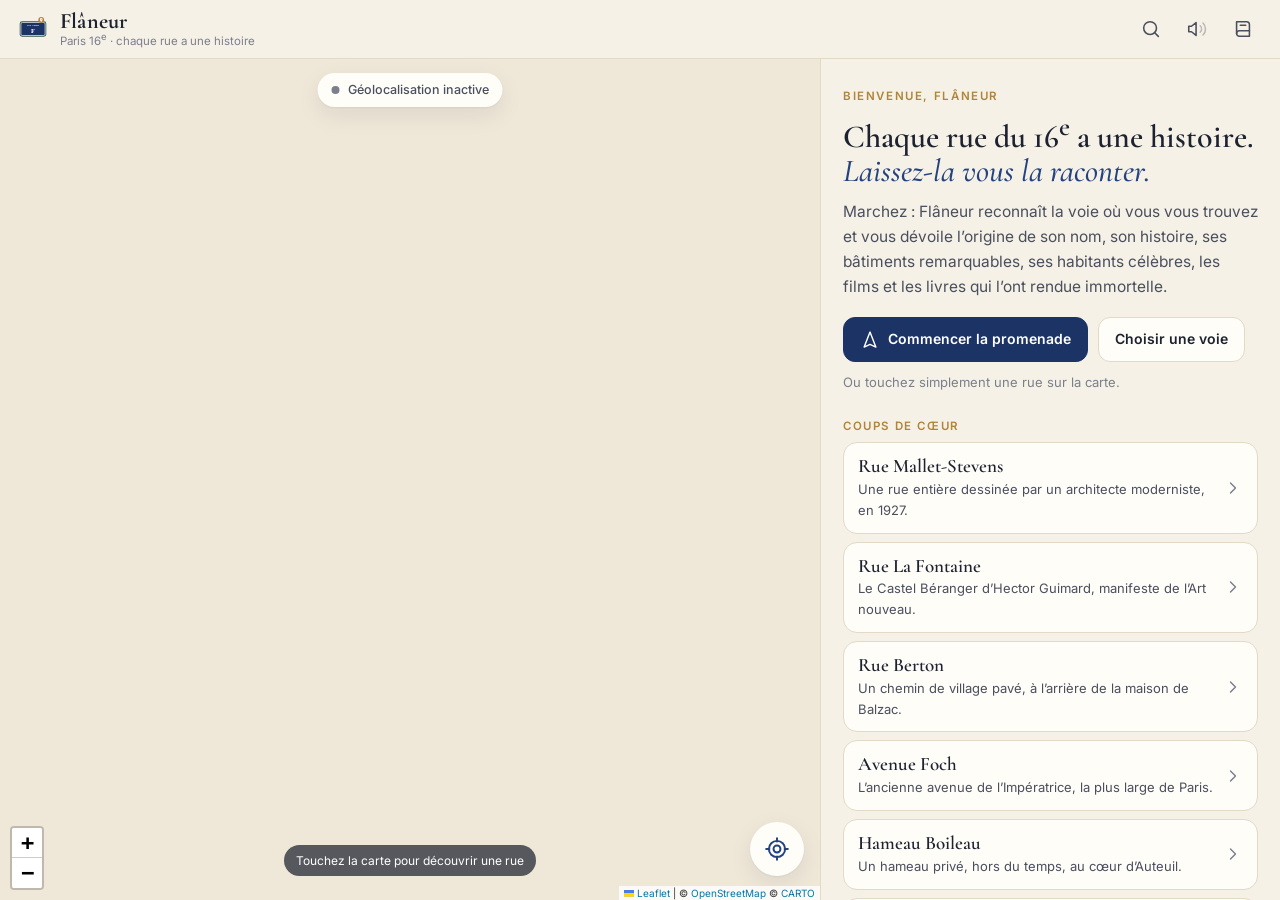
==== app/index.html @ 65861304 "Ajoute Flâneur, application géolocalisée sur l'histoire des voies du 16e Application web installable" ====
<!doctype html>
<html lang="fr">
<head>
  <meta charset="utf-8">
  <meta name="viewport" content="width=device-width, initial-scale=1, viewport-fit=cover">
  <title>Flâneur · Paris 16e</title>
  <meta name="description" content="Chaque rue a une histoire. Flâneur vous raconte les voies du 16e arrondissement de Paris au fil de vos pas : origine du nom, histoire, bâtiments remarquables, personnalités, cinéma, littérature…">
  <meta name="theme-color" content="#1c3366">
  <link rel="manifest" href="manifest.webmanifest">
  <link rel="icon" href="icons/icon.svg" type="image/svg+xml">
  <link rel="apple-touch-icon" href="icons/icon-192.png">
  <meta name="apple-mobile-web-app-capable" content="yes">
  <meta name="apple-mobile-web-app-status-bar-style" content="black-translucent">
  <link rel="preconnect" href="https://fonts.googleapis.com">
  <link rel="preconnect" href="https://fonts.gstatic.com" crossorigin>
  <link href="https://fonts.googleapis.com/css2?family=Cormorant+Garamond:ital,wght@0,500;0,600;0,700;1,500&family=Inter:wght@400;500;600;700&display=swap" rel="stylesheet">
  <link rel="stylesheet" href="vendor/leaflet/leaflet.css">
  <link rel="stylesheet" href="css/style.css">
</head>
<body>
  <div id="app">
    <header class="topbar">
      <a class="brand" href="./" aria-label="Flâneur, accueil">
        <img src="icons/icon.svg" alt="" width="34" height="34">
        <span class="brand-text">
          <strong>Flâneur</strong>
          <small>Paris 16<sup>e</sup><span class="brand-tag"> · chaque rue a une histoire</span></small>
        </span>
      </a>
      <nav class="top-actions" aria-label="Actions">
        <button class="icon-btn" id="btn-search" title="Chercher une voie" aria-label="Chercher une voie">
          <svg viewBox="0 0 24 24"><circle cx="11" cy="11" r="7"/><path d="m20 20-4.2-4.2"/></svg>
        </button>
        <button class="icon-btn" id="btn-voice" title="Guide vocal" aria-label="Activer le guide vocal" aria-pressed="false">
          <svg viewBox="0 0 24 24"><path d="M11 5 6 9H3v6h3l5 4z"/><path class="wave" d="M15.5 8.5a5 5 0 0 1 0 7M18.5 5.5a9 9 0 0 1 0 13"/></svg>
        </button>
        <button class="icon-btn" id="btn-carnet" title="Mon carnet de flânerie" aria-label="Mon carnet de flânerie">
          <svg viewBox="0 0 24 24"><path d="M5 4h11a3 3 0 0 1 3 3v13H8a3 3 0 0 1-3-3z"/><path d="M5 17a3 3 0 0 1 3-3h11"/><path d="M9 8h6"/></svg>
          <span class="badge" id="carnet-count" hidden>0</span>
        </button>
      </nav>
    </header>

    <main class="layout">
      <section class="map-wrap" aria-label="Carte">
        <div id="map"></div>
        <div class="gps-pill" id="gps-pill" role="status"><span class="dot"></span><span class="txt">Géolocalisation inactive</span></div>
        <button class="fab" id="btn-locate" aria-label="Me localiser et suivre ma promenade" title="Me localiser">
          <svg viewBox="0 0 24 24"><circle cx="12" cy="12" r="3.2"/><path d="M12 2v3M12 19v3M2 12h3M19 12h3"/><circle cx="12" cy="12" r="7.5"/></svg>
        </button>
        <p class="map-hint" id="map-hint">Touchez la carte pour découvrir une rue</p>
      </section>

      <aside class="panel" id="panel" aria-live="polite">
        <button class="grabber" id="grabber" aria-label="Agrandir le panneau"><span></span></button>
        <div class="panel-scroll" id="panel-scroll">
          <div id="panel-content"></div>
        </div>
      </aside>
    </main>

    <!-- Recherche -->
    <div class="overlay" id="search-overlay" hidden>
      <div class="overlay-card search-card" role="dialog" aria-modal="true" aria-labelledby="search-title">
        <div class="overlay-head">
          <h2 id="search-title">Chercher une voie</h2>
          <button class="icon-btn close" data-close aria-label="Fermer"><svg viewBox="0 0 24 24"><path d="M6 6l12 12M18 6 6 18"/></svg></button>
        </div>
        <label class="search-field">
          <svg viewBox="0 0 24 24"><circle cx="11" cy="11" r="7"/><path d="m20 20-4.2-4.2"/></svg>
          <input id="search-input" type="search" placeholder="Rue, avenue, villa, hameau…" autocomplete="off" spellcheck="false">
        </label>
        <div class="search-meta" id="search-meta"></div>
        <div class="search-results" id="search-results"></div>
      </div>
    </div>

    <!-- Carnet -->
    <div class="overlay" id="carnet-overlay" hidden>
      <div class="overlay-card carnet-card" role="dialog" aria-modal="true" aria-labelledby="carnet-title">
        <div class="overlay-head">
          <h2 id="carnet-title">Mon carnet de flânerie</h2>
          <button class="icon-btn close" data-close aria-label="Fermer"><svg viewBox="0 0 24 24"><path d="M6 6l12 12M18 6 6 18"/></svg></button>
        </div>
        <div id="carnet-content"></div>
      </div>
    </div>

    <!-- Aperçu d'un lien -->
    <div class="sheet-backdrop" id="sheet-backdrop" hidden></div>
    <div class="sheet" id="sheet" role="dialog" aria-modal="true" hidden>
      <button class="grabber" data-close aria-label="Fermer"><span></span></button>
      <div id="sheet-content"></div>
    </div>

    <div class="toast" id="toast" role="status" hidden></div>
  </div>

  <script src="vendor/leaflet/leaflet.js"></script>
  <script type="module" src="js/app.js"></script>
</body>
</html>
---- app/vendor/leaflet/leaflet.css ----
/* required styles */

.leaflet-pane,
.leaflet-tile,
.leaflet-marker-icon,
.leaflet-marker-shadow,
.leaflet-tile-container,
.leaflet-pane > svg,
.leaflet-pane > canvas,
.leaflet-zoom-box,
.leaflet-image-layer,
.leaflet-layer {
	position: absolute;
	left: 0;
	top: 0;
	}
.leaflet-container {
	overflow: hidden;
	}
.leaflet-tile,
.leaflet-marker-icon,
.leaflet-marker-shadow {
	-webkit-user-select: none;
	   -moz-user-select: none;
	        user-select: none;
	  -webkit-user-drag: none;
	}
/* Prevents IE11 from highlighting tiles in blue */
.leaflet-tile::selection {
	background: transparent;
}
/* Safari renders non-retina tile on retina better with this, but Chrome is worse */
.leaflet-safari .leaflet-tile {
	image-rendering: -webkit-optimize-contrast;
	}
/* hack that prevents hw layers "stretching" when loading new tiles */
.leaflet-safari .leaflet-tile-container {
	width: 1600px;
	height: 1600px;
	-webkit-transform-origin: 0 0;
	}
.leaflet-marker-icon,
.leaflet-marker-shadow {
	display: block;
	}
/* .leaflet-container svg: reset svg max-width decleration shipped in Joomla! (joomla.org) 3.x */
/* .leaflet-container img: map is broken in FF if you have max-width: 100% on tiles */
.leaflet-container .leaflet-overlay-pane svg {
	max-width: none !important;
	max-height: none !important;
	}
.leaflet-container .leaflet-marker-pane img,
.leaflet-container .leaflet-shadow-pane img,
.leaflet-container .leaflet-tile-pane img,
.leaflet-container img.leaflet-image-layer,
.leaflet-container .leaflet-tile {
	max-width: none !important;
	max-height: none !important;
	width: auto;
	padding: 0;
	}

.leaflet-container img.leaflet-tile {
	/* See: https://bugs.chromium.org/p/chromium/issues/detail?id=600120 */
	mix-blend-mode: plus-lighter;
}

.leaflet-container.leaflet-touch-zoom {
	-ms-touch-action: pan-x pan-y;
	touch-action: pan-x pan-y;
	}
.leaflet-container.leaflet-touch-drag {
	-ms-touch-action: pinch-zoom;
	/* Fallback for FF which doesn't support pinch-zoom */
	touch-action: none;
	touch-action: pinch-zoom;
}
.leaflet-container.leaflet-touch-drag.leaflet-touch-zoom {
	-ms-touch-action: none;
	touch-action: none;
}
.leaflet-container {
	-webkit-tap-highlight-color: transparent;
}
.leaflet-container a {
	-webkit-tap-highlight-color: rgba(51, 181, 229, 0.4);
}
.leaflet-tile {
	filter: inherit;
	visibility: hidden;
	}
.leaflet-tile-loaded {
	visibility: inherit;
	}
.leaflet-zoom-box {
	width: 0;
	height: 0;
	-moz-box-sizing: border-box;
	     box-sizing: border-box;
	z-index: 800;
	}
/* workaround for https://bugzilla.mozilla.org/show_bug.cgi?id=888319 */
.leaflet-overlay-pane svg {
	-moz-user-select: none;
	}

.leaflet-pane         { z-index: 400; }

.leaflet-tile-pane    { z-index: 200; }
.leaflet-overlay-pane { z-index: 400; }
.leaflet-shadow-pane  { z-index: 500; }
.leaflet-marker-pane  { z-index: 600; }
.leaflet-tooltip-pane   { z-index: 650; }
.leaflet-popup-pane   { z-index: 700; }

.leaflet-map-pane canvas { z-index: 100; }
.leaflet-map-pane svg    { z-index: 200; }

.leaflet-vml-shape {
	width: 1px;
	height: 1px;
	}
.lvml {
	behavior: url(#default#VML);
	display: inline-block;
	position: absolute;
	}


/* control positioning */

.leaflet-control {
	position: relative;
	z-index: 800;
	pointer-events: visiblePainted; /* IE 9-10 doesn't have auto */
	pointer-events: auto;
	}
.leaflet-top,
.leaflet-bottom {
	position: absolute;
	z-index: 1000;
	pointer-events: none;
	}
.leaflet-top {
	top: 0;
	}
.leaflet-right {
	right: 0;
	}
.leaflet-bottom {
	bottom: 0;
	}
.leaflet-left {
	left: 0;
	}
.leaflet-control {
	float: left;
	clear: both;
	}
.leaflet-right .leaflet-control {
	float: right;
	}
.leaflet-top .leaflet-control {
	margin-top: 10px;
	}
.leaflet-bottom .leaflet-control {
	margin-bottom: 10px;
	}
.leaflet-left .leaflet-control {
	margin-left: 10px;
	}
.leaflet-right .leaflet-control {
	margin-right: 10px;
	}


/* zoom and fade animations */

.leaflet-fade-anim .leaflet-popup {
	opacity: 0;
	-webkit-transition: opacity 0.2s linear;
	   -moz-transition: opacity 0.2s linear;
	        transition: opacity 0.2s linear;
	}
.leaflet-fade-anim .leaflet-map-pane .leaflet-popup {
	opacity: 1;
	}
.leaflet-zoom-animated {
	-webkit-transform-origin: 0 0;
	    -ms-transform-origin: 0 0;
	        transform-origin: 0 0;
	}
svg.leaflet-zoom-animated {
	will-change: transform;
}

.leaflet-zoom-anim .leaflet-zoom-animated {
	-webkit-transition: -webkit-transform 0.25s cubic-bezier(0,0,0.25,1);
	   -moz-transition:    -moz-transform 0.25s cubic-bezier(0,0,0.25,1);
	        transition:         transform 0.25s cubic-bezier(0,0,0.25,1);
	}
.leaflet-zoom-anim .leaflet-tile,
.leaflet-pan-anim .leaflet-tile {
	-webkit-transition: none;
	   -moz-transition: none;
	        transition: none;
	}

.leaflet-zoom-anim .leaflet-zoom-hide {
	visibility: hidden;
	}


/* cursors */

.leaflet-interactive {
	cursor: pointer;
	}
.leaflet-grab {
	cursor: -webkit-grab;
	cursor:    -moz-grab;
	cursor:         grab;
	}
.leaflet-crosshair,
.leaflet-crosshair .leaflet-interactive {
	cursor: crosshair;
	}
.leaflet-popup-pane,
.leaflet-control {
	cursor: auto;
	}
.leaflet-dragging .leaflet-grab,
.leaflet-dragging .leaflet-grab .leaflet-interactive,
.leaflet-dragging .leaflet-marker-draggable {
	cursor: move;
	cursor: -webkit-grabbing;
	cursor:    -moz-grabbing;
	cursor:         grabbing;
	}

/* marker & overlays interactivity */
.leaflet-marker-icon,
.leaflet-marker-shadow,
.leaflet-image-layer,
.leaflet-pane > svg path,
.leaflet-tile-container {
	pointer-events: none;
	}

.leaflet-marker-icon.leaflet-interactive,
.leaflet-image-layer.leaflet-interactive,
.leaflet-pane > svg path.leaflet-interactive,
svg.leaflet-image-layer.leaflet-interactive path {
	pointer-events: visiblePainted; /* IE 9-10 doesn't have auto */
	pointer-events: auto;
	}

/* visual tweaks */

.leaflet-container {
	background: #ddd;
	outline-offset: 1px;
	}
.leaflet-container a {
	color: #0078A8;
	}
.leaflet-zoom-box {
	border: 2px dotted #38f;
	background: rgba(255,255,255,0.5);
	}


/* general typography */
.leaflet-container {
	font-family: "Helvetica Neue", Arial, Helvetica, sans-serif;
	font-size: 12px;
	font-size: 0.75rem;
	line-height: 1.5;
	}


/* general toolbar styles */

.leaflet-bar {
	box-shadow: 0 1px 5px rgba(0,0,0,0.65);
	border-radius: 4px;
	}
.leaflet-bar a {
	background-color: #fff;
	border-bottom: 1px solid #ccc;
	width: 26px;
	height: 26px;
	line-height: 26px;
	display: block;
	text-align: center;
	text-decoration: none;
	color: black;
	}
.leaflet-bar a,
.leaflet-control-layers-toggle {
	background-position: 50% 50%;
	background-repeat: no-repeat;
	display: block;
	}
.leaflet-bar a:hover,
.leaflet-bar a:focus {
	background-color: #f4f4f4;
	}
.leaflet-bar a:first-child {
	border-top-left-radius: 4px;
	border-top-right-radius: 4px;
	}
.leaflet-bar a:last-child {
	border-bottom-left-radius: 4px;
	border-bottom-right-radius: 4px;
	border-bottom: none;
	}
.leaflet-bar a.leaflet-disabled {
	cursor: default;
	background-color: #f4f4f4;
	color: #bbb;
	}

.leaflet-touch .leaflet-bar a {
	width: 30px;
	height: 30px;
	line-height: 30px;
	}
.leaflet-touch .leaflet-bar a:first-child {
	border-top-left-radius: 2px;
	border-top-right-radius: 2px;
	}
.leaflet-touch .leaflet-bar a:last-child {
	border-bottom-left-radius: 2px;
	border-bottom-right-radius: 2px;
	}

/* zoom control */

.leaflet-control-zoom-in,
.leaflet-control-zoom-out {
	font: bold 18px 'Lucida Console', Monaco, monospace;
	text-indent: 1px;
	}

.leaflet-touch .leaflet-control-zoom-in, .leaflet-touch .leaflet-control-zoom-out  {
	font-size: 22px;
	}


/* layers control */

.leaflet-control-layers {
	box-shadow: 0 1px 5px rgba(0,0,0,0.4);
	background: #fff;
	border-radius: 5px;
	}
.leaflet-control-layers-toggle {
	background-image: url(images/layers.png);
	width: 36px;
	height: 36px;
	}
.leaflet-retina .leaflet-control-layers-toggle {
	background-image: url(images/layers-2x.png);
	background-size: 26px 26px;
	}
.leaflet-touch .leaflet-control-layers-toggle {
	width: 44px;
	height: 44px;
	}
.leaflet-control-layers .leaflet-control-layers-list,
.leaflet-control-layers-expanded .leaflet-control-layers-toggle {
	display: none;
	}
.leaflet-control-layers-expanded .leaflet-control-layers-list {
	display: block;
	position: relative;
	}
.leaflet-control-layers-expanded {
	padding: 6px 10px 6px 6px;
	color: #333;
	background: #fff;
	}
.leaflet-control-layers-scrollbar {
	overflow-y: scroll;
	overflow-x: hidden;
	padding-right: 5px;
	}
.leaflet-control-layers-selector {
	margin-top: 2px;
	position: relative;
	top: 1px;
	}
.leaflet-control-layers label {
	display: block;
	font-size: 13px;
	font-size: 1.08333em;
	}
.leaflet-control-layers-separator {
	height: 0;
	border-top: 1px solid #ddd;
	margin: 5px -10px 5px -6px;
	}

/* Default icon URLs */
.leaflet-default-icon-path { /* used only in path-guessing heuristic, see L.Icon.Default */
	background-image: url(images/marker-icon.png);
	}


/* attribution and scale controls */

.leaflet-container .leaflet-control-attribution {
	background: #fff;
	background: rgba(255, 255, 255, 0.8);
	margin: 0;
	}
.leaflet-control-attribution,
.leaflet-control-scale-line {
	padding: 0 5px;
	color: #333;
	line-height: 1.4;
	}
.leaflet-control-attribution a {
	text-decoration: none;
	}
.leaflet-control-attribution a:hover,
.leaflet-control-attribution a:focus {
	text-decoration: underline;
	}
.leaflet-attribution-flag {
	display: inline !important;
	vertical-align: baseline !important;
	width: 1em;
	height: 0.6669em;
	}
.leaflet-left .leaflet-control-scale {
	margin-left: 5px;
	}
.leaflet-bottom .leaflet-control-scale {
	margin-bottom: 5px;
	}
.leaflet-control-scale-line {
	border: 2px solid #777;
	border-top: none;
	line-height: 1.1;
	padding: 2px 5px 1px;
	white-space: nowrap;
	-moz-box-sizing: border-box;
	     box-sizing: border-box;
	background: rgba(255, 255, 255, 0.8);
	text-shadow: 1px 1px #fff;
	}
.leaflet-control-scale-line:not(:first-child) {
	border-top: 2px solid #777;
	border-bottom: none;
	margin-top: -2px;
	}
.leaflet-control-scale-line:not(:first-child):not(:last-child) {
	border-bottom: 2px solid #777;
	}

.leaflet-touch .leaflet-control-attribution,
.leaflet-touch .leaflet-control-layers,
.leaflet-touch .leaflet-bar {
	box-shadow: none;
	}
.leaflet-touch .leaflet-control-layers,
.leaflet-touch .leaflet-bar {
	border: 2px solid rgba(0,0,0,0.2);
	background-clip: padding-box;
	}


/* popup */

.leaflet-popup {
	position: absolute;
	text-align: center;
	margin-bottom: 20px;
	}
.leaflet-popup-content-wrapper {
	padding: 1px;
	text-align: left;
	border-radius: 12px;
	}
.leaflet-popup-content {
	margin: 13px 24px 13px 20px;
	line-height: 1.3;
	font-size: 13px;
	font-size: 1.08333em;
	min-height: 1px;
	}
.leaflet-popup-content p {
	margin: 17px 0;
	margin: 1.3em 0;
	}
.leaflet-popup-tip-container {
	width: 40px;
	height: 20px;
	position: absolute;
	left: 50%;
	margin-top: -1px;
	margin-left: -20px;
	overflow: hidden;
	pointer-events: none;
	}
.leaflet-popup-tip {
	width: 17px;
	height: 17px;
	padding: 1px;

	margin: -10px auto 0;
	pointer-events: auto;

	-webkit-transform: rotate(45deg);
	   -moz-transform: rotate(45deg);
	    -ms-transform: rotate(45deg);
	        transform: rotate(45deg);
	}
.leaflet-popup-content-wrapper,
.leaflet-popup-tip {
	background: white;
	color: #333;
	box-shadow: 0 3px 14px rgba(0,0,0,0.4);
	}
.leaflet-container a.leaflet-popup-close-button {
	position: absolute;
	top: 0;
	right: 0;
	border: none;
	text-align: center;
	width: 24px;
	height: 24px;
	font: 16px/24px Tahoma, Verdana, sans-serif;
	color: #757575;
	text-decoration: none;
	background: transparent;
	}
.leaflet-container a.leaflet-popup-close-button:hover,
.leaflet-container a.leaflet-popup-close-button:focus {
	color: #585858;
	}
.leaflet-popup-scrolled {
	overflow: auto;
	}

.leaflet-oldie .leaflet-popup-content-wrapper {
	-ms-zoom: 1;
	}
.leaflet-oldie .leaflet-popup-tip {
	width: 24px;
	margin: 0 auto;

	-ms-filter: "progid:DXImageTransform.Microsoft.Matrix(M11=0.70710678, M12=0.70710678, M21=-0.70710678, M22=0.70710678)";
	filter: progid:DXImageTransform.Microsoft.Matrix(M11=0.70710678, M12=0.70710678, M21=-0.70710678, M22=0.70710678);
	}

.leaflet-oldie .leaflet-control-zoom,
.leaflet-oldie .leaflet-control-layers,
.leaflet-oldie .leaflet-popup-content-wrapper,
.leaflet-oldie .leaflet-popup-tip {
	border: 1px solid #999;
	}


/* div icon */

.leaflet-div-icon {
	background: #fff;
	border: 1px solid #666;
	}


/* Tooltip */
/* Base styles for the element that has a tooltip */
.leaflet-tooltip {
	position: absolute;
	padding: 6px;
	background-color: #fff;
	border: 1px solid #fff;
	border-radius: 3px;
	color: #222;
	white-space: nowrap;
	-webkit-user-select: none;
	-moz-user-select: none;
	-ms-user-select: none;
	user-select: none;
	pointer-events: none;
	box-shadow: 0 1px 3px rgba(0,0,0,0.4);
	}
.leaflet-tooltip.leaflet-interactive {
	cursor: pointer;
	pointer-events: auto;
	}
.leaflet-tooltip-top:before,
.leaflet-tooltip-bottom:before,
.leaflet-tooltip-left:before,
.leaflet-tooltip-right:before {
	position: absolute;
	pointer-events: none;
	border: 6px solid transparent;
	background: transparent;
	content: "";
	}

/* Directions */

.leaflet-tooltip-bottom {
	margin-top: 6px;
}
.leaflet-tooltip-top {
	margin-top: -6px;
}
.leaflet-tooltip-bottom:before,
.leaflet-tooltip-top:before {
	left: 50%;
	margin-left: -6px;
	}
.leaflet-tooltip-top:before {
	bottom: 0;
	margin-bottom: -12px;
	border-top-color: #fff;
	}
.leaflet-tooltip-bottom:before {
	top: 0;
	margin-top: -12px;
	margin-left: -6px;
	border-bottom-color: #fff;
	}
.leaflet-tooltip-left {
	margin-left: -6px;
}
.leaflet-tooltip-right {
	margin-left: 6px;
}
.leaflet-tooltip-left:before,
.leaflet-tooltip-right:before {
	top: 50%;
	margin-top: -6px;
	}
.leaflet-tooltip-left:before {
	right: 0;
	margin-right: -12px;
	border-left-color: #fff;
	}
.leaflet-tooltip-right:before {
	left: 0;
	margin-left: -12px;
	border-right-color: #fff;
	}

/* Printing */

@media print {
	/* Prevent printers from removing background-images of controls. */
	.leaflet-control {
		-webkit-print-color-adjust: exact;
		print-color-adjust: exact;
		}
	}
---- app/css/style.css ----
/* ==========================================================================
   Flâneur · Paris 16e — identité inspirée des plaques de rue parisiennes
   ========================================================================== */

:root {
  --paper: #f6f1e7;
  --paper-2: #efe7d8;
  --card: #fffdf8;
  --ink: #1d2230;
  --ink-2: #4a4f5e;
  --ink-3: #7b7f8c;
  --line: #e2d9c7;
  --plaque: #1c3366;
  --plaque-2: #24427f;
  --plaque-frame: #2f5a43;
  --gold: #b0843a;
  --gold-soft: #f3e6cc;
  --link: #1f4fa3;
  --live: #1f9d63;
  --warn: #b5612a;
  --shadow: 0 1px 2px rgba(29, 34, 48, .06), 0 8px 24px rgba(29, 34, 48, .08);
  --radius: 16px;
  --serif: "Cormorant Garamond", "Iowan Old Style", Georgia, serif;
  --sans: "Inter", system-ui, -apple-system, "Segoe UI", Roboto, sans-serif;
  --panel-w: 460px;
  color-scheme: light;
}

@media (prefers-color-scheme: dark) {
  :root {
    --paper: #12151d;
    --paper-2: #181c26;
    --card: #1b202b;
    --ink: #eee9df;
    --ink-2: #c3bfb6;
    --ink-3: #8d8b86;
    --line: #2b3140;
    --plaque: #1f3a75;
    --plaque-2: #2a4d92;
    --plaque-frame: #3c7357;
    --gold: #d7aa5c;
    --gold-soft: #2c2619;
    --link: #8fb4ff;
    --shadow: 0 1px 2px rgba(0, 0, 0, .3), 0 8px 24px rgba(0, 0, 0, .35);
    color-scheme: dark;
  }
}

* { box-sizing: border-box; }
html, body { height: 100%; margin: 0; }
body {
  font-variant-numeric: lining-nums;
  background: var(--paper);
  color: var(--ink);
  font: 15.5px/1.6 var(--sans);
  -webkit-font-smoothing: antialiased;
  overflow: hidden;
}
button { font: inherit; color: inherit; }
a { color: var(--link); }
[hidden] { display: none !important; }
.ico { width: 20px; height: 20px; fill: none; stroke: currentColor; stroke-width: 1.7; stroke-linecap: round; stroke-linejoin: round; flex: none; }

#app { height: 100%; display: flex; flex-direction: column; }

/* --------------------------------------------------------------- Barre haute */
.topbar {
  display: flex; align-items: center; justify-content: space-between; gap: 12px;
  padding: calc(env(safe-area-inset-top) + 8px) 16px 8px;
  background: var(--paper);
  border-bottom: 1px solid var(--line);
  z-index: 20;
}
.brand { display: flex; align-items: center; gap: 10px; text-decoration: none; color: var(--ink); min-width: 0; }
.brand img { border-radius: 8px; flex: none; }
.brand-text { display: flex; flex-direction: column; line-height: 1.1; min-width: 0; }
.brand strong { font: 700 22px/1 var(--serif); letter-spacing: .01em; }
.brand small { font-size: 11.5px; color: var(--ink-3); white-space: nowrap; overflow: hidden; text-overflow: ellipsis; }
.top-actions { display: flex; gap: 4px; }
.icon-btn {
  position: relative; width: 42px; height: 42px; border-radius: 12px; border: 0; background: transparent;
  display: grid; place-items: center; cursor: pointer; color: var(--ink-2);
}
.icon-btn:hover { background: var(--paper-2); color: var(--ink); }
.icon-btn svg { width: 22px; height: 22px; fill: none; stroke: currentColor; stroke-width: 1.7; stroke-linecap: round; stroke-linejoin: round; }
#btn-voice .wave { opacity: .35; }
#btn-voice[aria-pressed="true"] { color: var(--plaque-2); background: var(--gold-soft); }
#btn-voice[aria-pressed="true"] .wave { opacity: 1; }
.badge {
  position: absolute; top: 4px; right: 3px; min-width: 18px; height: 18px; padding: 0 5px;
  border-radius: 9px; background: var(--gold); color: #fff; font-size: 11px; font-weight: 700; line-height: 18px; text-align: center;
}

/* --------------------------------------------------------------- Mise en page */
.layout { flex: 1; min-height: 0; display: grid; grid-template-columns: minmax(0, 1fr) var(--panel-w); }
.map-wrap { position: relative; min-height: 0; min-width: 0; }
#map { position: absolute; inset: 0; background: var(--paper-2); }
.panel {
  position: relative; min-height: 0; min-width: 0; display: flex; flex-direction: column;
  background: var(--paper); border-left: 1px solid var(--line); z-index: 10;
}
.panel-scroll { flex: 1; overflow-y: auto; overscroll-behavior: contain; padding: 20px 22px calc(env(safe-area-inset-bottom) + 40px); scroll-behavior: smooth; }
.grabber { display: none; }

@media (max-width: 820px) {
  .layout { grid-template-columns: minmax(0, 1fr); grid-template-rows: 38svh minmax(0, 1fr); transition: grid-template-rows .3s ease; }
  body.panel-expanded .layout { grid-template-rows: 13svh minmax(0, 1fr); }
  body.panel-expanded .map-hint, body.panel-expanded .gps-pill { display: none; }
  .leaflet-control-zoom { display: none; }
  .brand-tag { display: none; }
  body.panel-expanded .fab { width: 44px; height: 44px; bottom: 26px !important; }
  .panel { border-left: 0; border-radius: 20px 20px 0 0; margin-top: -18px; box-shadow: 0 -6px 24px rgba(0, 0, 0, .12); }
  .grabber { display: grid; place-items: center; width: 100%; height: 22px; border: 0; background: transparent; cursor: pointer; flex: none; }
  .grabber span { width: 42px; height: 5px; border-radius: 3px; background: var(--line); }
  .panel-scroll { padding: 4px 16px calc(env(safe-area-inset-bottom) + 40px); }
  .map-hint { bottom: 30px !important; }
  .gps-pill { top: 10px !important; }
  .fab { bottom: 32px !important; }
  .brand small { max-width: 52vw; }
}

/* --------------------------------------------------------------- Carte */
.leaflet-container { font-family: var(--sans); }
.leaflet-control-attribution { font-size: 10px; }
.gps-pill {
  position: absolute; top: 14px; left: 50%; transform: translateX(-50%); z-index: 500;
  display: flex; align-items: center; gap: 8px; max-width: calc(100% - 32px);
  padding: 7px 14px; border-radius: 999px; background: var(--card); box-shadow: var(--shadow);
  font-size: 12.5px; font-weight: 500; color: var(--ink-2); white-space: nowrap; overflow: hidden; text-overflow: ellipsis;
}
.gps-pill .dot { width: 8px; height: 8px; border-radius: 50%; background: var(--ink-3); flex: none; }
.gps-pill[data-state="ok"] .dot { background: var(--live); box-shadow: 0 0 0 0 rgba(31, 157, 99, .5); animation: pulse 2s infinite; }
.gps-pill[data-state="search"] .dot { background: var(--gold); animation: blink 1s infinite; }
.gps-pill[data-state="warn"] .dot { background: var(--warn); }
.gps-pill[data-state="error"] .dot { background: #c43d3d; }
.fab {
  position: absolute; right: 16px; bottom: 24px; z-index: 500; width: 54px; height: 54px; border-radius: 50%; border: 0;
  background: var(--card); color: var(--plaque-2); box-shadow: var(--shadow); display: grid; place-items: center; cursor: pointer;
}
.fab svg { width: 26px; height: 26px; fill: none; stroke: currentColor; stroke-width: 1.8; stroke-linecap: round; }
.fab.active { background: var(--plaque); color: #fff; }
.map-hint {
  position: absolute; left: 50%; bottom: 24px; transform: translateX(-50%); z-index: 400; margin: 0;
  padding: 6px 12px; border-radius: 999px; background: rgba(29, 34, 48, .72); color: #fff; font-size: 12px; pointer-events: none;
  white-space: nowrap; transition: opacity .4s;
}
body.has-street .map-hint { opacity: 0; }
.me span {
  display: block; width: 20px; height: 20px; border-radius: 50%; background: #3b6fd8; border: 3px solid #fff;
  box-shadow: 0 0 0 0 rgba(59, 111, 216, .5); animation: pulse-blue 2s infinite;
}
.pin span {
  display: block; width: 22px; height: 22px; border-radius: 50% 50% 50% 0; transform: rotate(-45deg);
  background: var(--gold); border: 3px solid #fff; box-shadow: 0 2px 6px rgba(0, 0, 0, .3);
}
@keyframes pulse { 70% { box-shadow: 0 0 0 8px rgba(31, 157, 99, 0); } 100% { box-shadow: 0 0 0 0 rgba(31, 157, 99, 0); } }
@keyframes pulse-blue { 70% { box-shadow: 0 0 0 14px rgba(59, 111, 216, 0); } 100% { box-shadow: 0 0 0 0 rgba(59, 111, 216, 0); } }
@keyframes blink { 50% { opacity: .3; } }

/* --------------------------------------------------------------- Plaque de rue */
.plaque {
  margin: 6px 0 14px; padding: 5px; border-radius: 12px; background: var(--plaque-frame);
  box-shadow: 0 6px 18px rgba(28, 51, 102, .28);
}
.plaque-inner {
  border: 2px solid rgba(255, 255, 255, .92); border-radius: 8px; padding: 10px 16px 13px;
  background: linear-gradient(180deg, var(--plaque-2), var(--plaque)); color: #fff; text-align: center;
  display: flex; flex-direction: column; gap: 2px;
}
.plaque-arr { font: 600 12px/1.2 var(--sans); letter-spacing: .08em; opacity: .9; }
.plaque-arr sup { font-size: .7em; }
.plaque-name {
  font: 700 clamp(22px, 5.6vw, 30px)/1.12 var(--serif); letter-spacing: .04em; text-transform: uppercase; text-wrap: balance;
}
.plaque-type { font-weight: 600; }

/* --------------------------------------------------------------- Accueil */
.welcome { padding-top: 6px; }
.eyebrow, .kicker { font: 600 11.5px/1 var(--sans); letter-spacing: .14em; text-transform: uppercase; color: var(--gold); margin: 6px 0 10px; }
.kicker { margin-top: 28px; }
.display { font: 600 32px/1.08 var(--serif); margin: 0 0 12px; text-wrap: balance; }
.display em { color: var(--plaque-2); font-weight: 500; }
@media (prefers-color-scheme: dark) { .display em { color: var(--gold); } }
.lead { color: var(--ink-2); margin: 0 0 18px; }
.cta-row { display: flex; flex-wrap: wrap; gap: 10px; }
.hint-line { font-size: 13px; color: var(--ink-3); margin: 10px 0 0; }
.btn {
  display: inline-flex; align-items: center; justify-content: center; gap: 8px; min-height: 44px; padding: 10px 16px;
  border-radius: 12px; border: 1px solid var(--line); background: var(--card); color: var(--ink);
  font-weight: 600; font-size: 14px; text-decoration: none; cursor: pointer; transition: transform .1s, background .2s;
}
.btn:active { transform: scale(.98); }
.btn.primary { background: var(--plaque); border-color: var(--plaque); color: #fff; }
.btn.primary:hover { background: var(--plaque-2); }
.btn.ghost:hover { background: var(--paper-2); }
.btn.wide { width: 100%; margin-top: 12px; }
.btn.danger { color: #b43a3a; }
.coeur { list-style: none; padding: 0; margin: 0; display: grid; gap: 8px; }
.coeur button {
  width: 100%; text-align: left; display: grid; grid-template-columns: 1fr auto; align-items: center; gap: 2px 10px;
  padding: 12px 14px; border-radius: 14px; border: 1px solid var(--line); background: var(--card); cursor: pointer;
}
.coeur button:hover { border-color: var(--gold); }
.coeur-name { font: 600 19px/1.15 var(--serif); }
.coeur-teaser { grid-column: 1; font-size: 13px; color: var(--ink-2); }
.coeur .chev { grid-row: 1 / 3; grid-column: 2; color: var(--ink-3); }
.credits { font-size: 12px; color: var(--ink-3); margin-top: 22px; }
.credits a { color: inherit; }

/* --------------------------------------------------------------- Fiche d'une voie */
.context-line { display: flex; flex-wrap: wrap; align-items: center; gap: 6px 8px; margin: -2px 0 14px; }
.tag {
  display: inline-flex; align-items: center; gap: 6px; padding: 3px 10px; border-radius: 999px;
  background: var(--paper-2); color: var(--ink-2); font-size: 12px; font-weight: 600;
}
.tag.live { background: rgba(31, 157, 99, .12); color: var(--live); }
.tag.live .dot { width: 7px; height: 7px; border-radius: 50%; background: currentColor; animation: pulse 2s infinite; }
.tag.warn { background: rgba(181, 97, 42, .12); color: var(--warn); }
.desc { font-size: 13px; color: var(--ink-3); font-style: italic; }

.hero { margin: 0 0 16px; border-radius: var(--radius); overflow: hidden; background: var(--paper-2); box-shadow: var(--shadow); }
.hero img { display: block; width: 100%; aspect-ratio: 4 / 3; max-height: 280px; object-fit: cover; }
.hero figcaption { padding: 8px 12px; font-size: 12.5px; color: var(--ink-3); background: var(--card); }

.facts { display: grid; grid-template-columns: repeat(auto-fit, minmax(150px, 1fr)); gap: 8px; margin: 0 0 10px; }
.fact { margin: 0; padding: 10px 12px; border-radius: 12px; background: var(--card); border: 1px solid var(--line); min-width: 0; }
.fact dt { font-size: 11px; font-weight: 600; letter-spacing: .08em; text-transform: uppercase; color: var(--ink-3); margin-bottom: 2px; }
.fact dd { margin: 0; font-size: 14px; font-weight: 500; overflow-wrap: anywhere; }
.facts.primary .fact { background: var(--gold-soft); border-color: transparent; }
.facts.primary .fact dd { font: 600 17px/1.3 var(--serif); }
.facts.primary .fact-anciens { grid-column: 1 / -1; }
.fact a { color: inherit; text-decoration-color: var(--gold); text-underline-offset: 3px; }
.more-facts { margin: 0 0 10px; }
.more-facts summary { cursor: pointer; font-size: 13px; color: var(--ink-3); padding: 4px 0 8px; }

.themes { display: flex; flex-wrap: wrap; gap: 6px; align-items: center; margin: 16px 0 6px; }
.themes-label { width: 100%; font: 600 11.5px/1 var(--sans); letter-spacing: .14em; text-transform: uppercase; color: var(--gold); margin-bottom: 4px; }
.chip {
  display: inline-flex; align-items: center; gap: 6px; padding: 6px 12px; min-height: 34px; border-radius: 999px;
  border: 1px solid var(--line); background: var(--card); cursor: pointer; font-size: 13px; font-weight: 600; color: var(--ink-2);
}
.chip .n { font-size: 11px; color: var(--ink-3); background: var(--paper-2); border-radius: 999px; padding: 1px 6px; }
.chip[aria-pressed="true"] { background: var(--plaque); border-color: var(--plaque); color: #fff; }
.chip[aria-pressed="true"] .n { background: rgba(255, 255, 255, .2); color: #fff; }

.dyk {
  margin: 16px 0; padding: 14px 16px; border-radius: var(--radius); background: var(--card);
  border: 1px solid var(--line); border-left: 4px solid var(--gold); box-shadow: var(--shadow);
}
.dyk-head { display: flex; align-items: center; gap: 8px; font: 600 12px/1 var(--sans); letter-spacing: .1em; text-transform: uppercase; color: var(--gold); }
.dyk-next { margin-left: auto; border: 0; background: none; color: var(--link); font-size: 12.5px; font-weight: 600; cursor: pointer; text-transform: none; letter-spacing: 0; }
.dyk p { margin: 8px 0 0; font: 500 18px/1.4 var(--serif); }

.toc { display: flex; gap: 6px; overflow-x: auto; margin: 18px -4px 8px; padding: 2px 4px 6px; scrollbar-width: none; }
.toc::-webkit-scrollbar { display: none; }
.toc a {
  flex: none; display: inline-flex; align-items: center; gap: 6px; padding: 6px 11px; border-radius: 10px;
  background: var(--paper-2); color: var(--ink-2); text-decoration: none; font-size: 12.5px; font-weight: 600;
}
.toc .ico { width: 16px; height: 16px; }

.sec { border-top: 1px solid var(--line); }
.sec summary {
  list-style: none; display: flex; align-items: center; gap: 10px; padding: 16px 2px; cursor: pointer;
  position: sticky; top: -1px; background: var(--paper); z-index: 2;
}
.sec summary::-webkit-details-marker { display: none; }
.sec summary > .ico:first-child {
  width: 34px; height: 34px; padding: 7px; border-radius: 10px; background: var(--gold-soft); color: var(--gold);
}
.sec-origine summary > .ico:first-child, .sec-historique summary > .ico:first-child { background: rgba(28, 51, 102, .1); color: var(--plaque-2); }
@media (prefers-color-scheme: dark) { .sec-origine summary > .ico:first-child, .sec-historique summary > .ico:first-child { background: rgba(143, 180, 255, .12); color: var(--link); } }
.sec-title { flex: 1; font: 600 22px/1.15 var(--serif); }
.sec .chev { color: var(--ink-3); transition: transform .2s; }
.sec[open] .chev { transform: rotate(90deg); }
.sec .prose { padding: 0 2px 18px; }

/* Contenu Wikipédia */
.prose { font-size: 15.5px; line-height: 1.68; color: var(--ink); overflow-wrap: break-word; }
.prose.intro { font-size: 16px; color: var(--ink-2); }
.prose p { margin: 0 0 .85em; }
.prose ul, .prose ol { padding-left: 1.2em; margin: 0 0 1em; }
.prose li { margin: 0 0 .55em; padding-left: .2em; }
.prose li::marker { color: var(--gold); }
.prose h4, .prose h5, .prose h6 { font: 600 18px/1.25 var(--serif); margin: 1.3em 0 .5em; color: var(--plaque-2); }
@media (prefers-color-scheme: dark) { .prose h4, .prose h5, .prose h6 { color: var(--gold); } }
.prose a { color: var(--link); text-decoration: none; border-bottom: 1px solid color-mix(in srgb, var(--link) 30%, transparent); }
.prose a:hover { border-bottom-color: var(--link); }
.prose a[data-wiki] { cursor: pointer; }
.prose a.ext::after { content: "↗"; font-size: .8em; margin-left: 2px; }
.prose img { max-width: 100%; height: auto; border-radius: 10px; }
.prose img.inline-icon { border-radius: 0; vertical-align: middle; max-height: 1.2em; width: auto; }
.prose figure, .prose .thumb, .prose .tright, .prose .tleft {
  float: none !important; width: auto !important; margin: 1em 0; padding: 0; border: 0; background: none;
}
.prose .thumbinner { width: auto !important; border: 0; background: none; padding: 0; }
.prose figcaption, .prose .thumbcaption { font-size: 12.5px; color: var(--ink-3); margin-top: 6px; }
.prose .magnify { display: none; }
.prose blockquote, .prose .citation { margin: 1em 0; padding: .4em 1em; border-left: 3px solid var(--gold); font-family: var(--serif); font-size: 18px; font-style: italic; color: var(--ink-2); }
.prose .table-wrap { overflow-x: auto; margin: 0 0 1em; }
.prose table { border-collapse: collapse; font-size: 13.5px; min-width: 100%; }
.prose th, .prose td { border: 1px solid var(--line); padding: 6px 8px; text-align: left; vertical-align: top; }
.prose th { background: var(--paper-2); }
.prose ul.gallery, .prose .gallery {
  list-style: none; padding: 0; display: grid; grid-template-columns: repeat(auto-fill, minmax(130px, 1fr)); gap: 8px;
}
.prose .gallerybox, .prose .gallery li { width: auto !important; margin: 0; padding: 0; }
.prose .gallerybox .thumb { width: auto !important; height: auto !important; margin: 0; }
.prose .gallerybox .thumb > div { margin: 0 !important; }
.prose .gallerybox img { width: 100%; height: 110px; object-fit: cover; }
.prose .gallerytext { font-size: 12px; color: var(--ink-3); }
.prose .colonnes, .prose [class*="colonnes"], .prose .div-col { column-count: 1 !important; }

/* Filtrage par thème */
.voie.filtering .prose > p:not(.hit), .voie.filtering .prose li:not(.hit):not(:has(.hit)), .voie.filtering .prose dd:not(.hit),
.voie.filtering .prose.intro, .voie.filtering .prose figure, .voie.filtering .prose .thumb, .voie.filtering .prose .gallery,
.voie.filtering .prose h4, .voie.filtering .prose h5 { display: none; }
.voie.filtering .sec:not(.has-hit) { display: none; }
.hit { background: linear-gradient(transparent 0, var(--gold-soft) 0); border-radius: 6px; padding: 4px 8px !important; margin-left: -8px; }
.voie.filtering .prose li.hit { list-style: none; }

.voie-foot { margin-top: 26px; padding-top: 16px; border-top: 1px solid var(--line); }
.link-row { display: flex; flex-wrap: wrap; gap: 8px; }
.link-row .btn { flex: 1 1 auto; }
.link-row .ico { width: 18px; height: 18px; }

/* Squelette de chargement */
.skeleton { display: grid; gap: 10px; }
.sk { border-radius: 12px; background: linear-gradient(90deg, var(--paper-2) 0, var(--line) 50%, var(--paper-2) 100%); background-size: 300% 100%; animation: shimmer 1.4s infinite; min-height: 64px; }
.sk-img { aspect-ratio: 4 / 3; }
.sk-grid { display: grid; grid-template-columns: 1fr 1fr; gap: 8px; }
.sk-line { min-height: 14px; border-radius: 6px; }
.sk-line.short { width: 60%; }
@keyframes shimmer { from { background-position: 100% 0; } to { background-position: -100% 0; } }

.message { padding: 8px 0; display: grid; gap: 12px; }
.message h2 { font: 600 26px/1.15 var(--serif); margin: 0; }
.message p { margin: 0; color: var(--ink-2); }

/* --------------------------------------------------------------- Calques */
.overlay {
  position: fixed; inset: 0; z-index: 1000; background: rgba(18, 21, 29, .45); backdrop-filter: blur(3px);
  display: flex; align-items: flex-start; justify-content: center; padding: calc(env(safe-area-inset-top) + 16px) 16px 16px;
}
.overlay-card {
  width: 100%; max-width: 560px; max-height: 100%; display: flex; flex-direction: column;
  background: var(--paper); border-radius: 20px; box-shadow: 0 20px 60px rgba(0, 0, 0, .3); padding: 16px 16px 8px; overflow: hidden;
  animation: rise .22s ease;
}
@keyframes rise { from { transform: translateY(10px); opacity: 0; } }
.overlay-head { display: flex; align-items: center; justify-content: space-between; margin-bottom: 10px; }
.overlay-head h2 { font: 600 24px/1.1 var(--serif); margin: 0; }
.search-field {
  display: flex; align-items: center; gap: 10px; padding: 0 14px; border-radius: 14px; background: var(--card); border: 1px solid var(--line);
}
.search-field:focus-within { border-color: var(--plaque-2); box-shadow: 0 0 0 3px rgba(36, 66, 127, .15); }
.search-field svg { width: 20px; height: 20px; fill: none; stroke: var(--ink-3); stroke-width: 1.8; stroke-linecap: round; flex: none; }
.search-field input { flex: 1; min-width: 0; border: 0; background: transparent; color: var(--ink); font: 500 16px var(--sans); padding: 13px 0; outline: none; }
.search-meta { font-size: 12px; color: var(--ink-3); margin: 8px 2px; }
.search-results, #carnet-content { overflow-y: auto; margin: 0 -16px; padding: 0 16px 12px; }
.results-head { font: 600 11.5px/1 var(--sans); letter-spacing: .14em; text-transform: uppercase; color: var(--gold); margin: 16px 2px 8px; }
.result {
  width: 100%; display: flex; align-items: center; gap: 12px; text-align: left; padding: 11px 10px; border: 0;
  border-bottom: 1px solid var(--line); background: transparent; cursor: pointer;
}
.result:hover { background: var(--paper-2); }
.result > span { flex: 1; display: flex; flex-direction: column; min-width: 0; }
.result strong { font: 600 18px/1.2 var(--serif); }
.result small { font-size: 12.5px; color: var(--ink-3); }
.result .seen { color: var(--live); font-weight: 700; }
.result.random { border: 1px dashed var(--gold); border-radius: 14px; margin-top: 4px; }
.result.random > .ico { color: var(--gold); width: 26px; height: 26px; }
.result .walked { color: var(--ink-3); }
.empty { color: var(--ink-3); text-align: center; padding: 24px 8px; }

.carnet-stats { display: flex; align-items: center; gap: 18px; padding: 6px 0 14px; }
.ring {
  --p: 0; flex: none; width: 112px; height: 112px; border-radius: 50%; display: grid; place-items: center;
  background: conic-gradient(var(--gold) calc(var(--p) * 1%), var(--paper-2) 0);
}
.ring > div { width: 88px; height: 88px; border-radius: 50%; background: var(--paper); display: grid; place-content: center; text-align: center; line-height: 1.1; }
.ring strong { font: 700 30px/1 var(--serif); }
.ring small { font-size: 11.5px; color: var(--ink-3); }
.carnet-figures p { margin: 0 0 4px; color: var(--ink-2); }
.carnet-figures strong { color: var(--ink); }
.carnet-figures .next { font-size: 13px; color: var(--ink-3); margin-top: 8px; }
.badges { display: flex; flex-wrap: wrap; gap: 6px; }
.badge-item {
  display: inline-flex; align-items: center; gap: 6px; padding: 5px 10px; border-radius: 999px; font-size: 12.5px; font-weight: 600;
  border: 1px dashed var(--line); color: var(--ink-3);
}
.badge-item small { font-size: 10.5px; opacity: .8; }
.badge-item.got { border: 1px solid var(--gold); background: var(--gold-soft); color: var(--ink); }

/* Feuille d'aperçu */
.sheet-backdrop { position: fixed; inset: 0; z-index: 1100; background: rgba(18, 21, 29, 0); transition: background .25s; }
.sheet-backdrop.open { background: rgba(18, 21, 29, .4); }
.sheet {
  position: fixed; z-index: 1101; left: 50%; bottom: 0; width: min(560px, 100%); max-height: 78svh; overflow-y: auto;
  transform: translate(-50%, 100%); transition: transform .25s ease;
  background: var(--paper); border-radius: 22px 22px 0 0; box-shadow: 0 -10px 40px rgba(0, 0, 0, .25);
  padding-bottom: calc(env(safe-area-inset-bottom) + 16px);
}
.sheet.open { transform: translate(-50%, 0); }
.sheet .grabber { display: grid; place-items: center; width: 100%; height: 26px; border: 0; background: transparent; cursor: pointer; }
.sheet .grabber span { width: 42px; height: 5px; border-radius: 3px; background: var(--line); }
.sheet-body { padding: 0 20px; display: grid; gap: 10px; }
.sheet-body h3 { font: 600 26px/1.15 var(--serif); margin: 0; }
.sheet-img { width: 100%; max-height: 240px; object-fit: cover; border-radius: 14px; }
.sheet-desc { margin: -4px 0 0; color: var(--ink-3); font-style: italic; }
.sheet-extract { margin: 0; color: var(--ink-2); }

/* Toast */
.toast {
  position: fixed; z-index: 1200; left: 50%; bottom: calc(env(safe-area-inset-bottom) + 20px); transform: translate(-50%, 20px);
  width: max-content; max-width: calc(100% - 32px); display: flex; align-items: center; gap: 12px;
  padding: 12px 16px; border-radius: 14px; background: #1d2230; color: #f6f1e7; box-shadow: 0 10px 30px rgba(0, 0, 0, .3);
  font-size: 14px; opacity: 0; transition: opacity .25s, transform .25s;
}
.toast.show { opacity: 1; transform: translate(-50%, 0); }
.toast button { flex: none; border: 0; border-radius: 10px; padding: 7px 12px; background: var(--gold); color: #fff; font-weight: 700; cursor: pointer; }

@media (prefers-reduced-motion: reduce) {
  *, *::before, *::after { animation: none !important; transition: none !important; scroll-behavior: auto !important; }
}
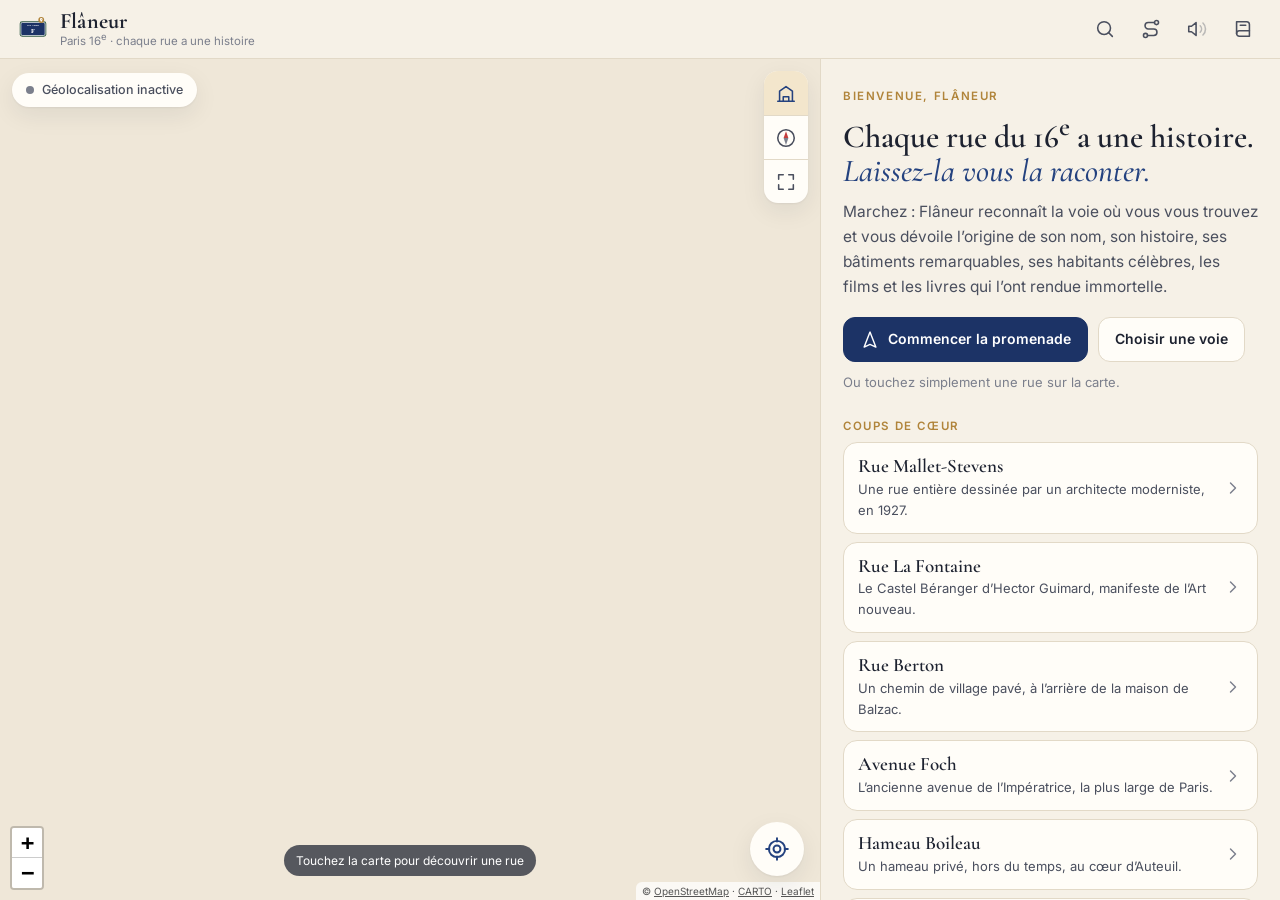
==== commit c1ed6bc2: "Carte enrichie : lieux remarquables, parcours thématiques, alertes de proximité, boussole et plein é" ====
--- a/app/index.html
+++ b/app/index.html
@@ -31,6 +31,9 @@
         <button class="icon-btn" id="btn-search" title="Chercher une voie" aria-label="Chercher une voie">
           <svg viewBox="0 0 24 24"><circle cx="11" cy="11" r="7"/><path d="m20 20-4.2-4.2"/></svg>
         </button>
+        <button class="icon-btn" id="btn-parcours" title="Parcours thématiques" aria-label="Parcours thématiques">
+          <svg viewBox="0 0 24 24"><circle cx="6" cy="19" r="2.2"/><circle cx="18" cy="5" r="2.2"/><path d="M8.2 19H15a3.5 3.5 0 0 0 0-7H9a3.5 3.5 0 0 1 0-7h6.8"/></svg>
+        </button>
         <button class="icon-btn" id="btn-voice" title="Guide vocal" aria-label="Activer le guide vocal" aria-pressed="false">
           <svg viewBox="0 0 24 24"><path d="M11 5 6 9H3v6h3l5 4z"/><path class="wave" d="M15.5 8.5a5 5 0 0 1 0 7M18.5 5.5a9 9 0 0 1 0 13"/></svg>
         </button>
@@ -45,6 +48,26 @@
       <section class="map-wrap" aria-label="Carte">
         <div id="map"></div>
         <div class="gps-pill" id="gps-pill" role="status"><span class="dot"></span><span class="txt">Géolocalisation inactive</span></div>
+        <div class="map-ctrls" role="group" aria-label="Options de la carte">
+          <button class="map-ctrl" id="btn-places" aria-pressed="true" title="Lieux remarquables" aria-label="Afficher les lieux remarquables">
+            <svg viewBox="0 0 24 24"><path d="M3 21h18M5 21V10l7-5 7 5v11M9 21v-5h6v5"/></svg>
+          </button>
+          <button class="map-ctrl" id="btn-compass" aria-pressed="false" title="Orienter la carte selon ma direction" aria-label="Boussole : orienter la carte selon ma direction">
+            <svg viewBox="0 0 24 24"><circle cx="12" cy="12" r="9"/><g class="needle"><path class="n" d="M12 4.5 14.6 12H9.4z"/><path class="s" d="M12 19.5 9.4 12h5.2z"/></g></svg>
+          </button>
+          <button class="map-ctrl" id="btn-full" aria-pressed="false" title="Carte en plein écran" aria-label="Carte en plein écran">
+            <svg viewBox="0 0 24 24"><path class="open" d="M4 9V4h5M20 9V4h-5M4 15v5h5M20 15v5h-5"/><path class="close" d="M9 4v5H4M15 4v5h5M9 20v-5H4M15 20v-5h5"/></svg>
+          </button>
+        </div>
+        <div class="route-bar" id="route-bar" hidden>
+          <button class="route-bar-txt"></button>
+          <button class="route-bar-x" id="route-bar-close" aria-label="Quitter le parcours"><svg viewBox="0 0 24 24"><path d="M6 6l12 12M18 6 6 18"/></svg></button>
+        </div>
+        <div class="street-bar" id="street-bar" hidden>
+          <span class="sb-plaque"><span class="sb-name"></span></span>
+          <button class="btn primary" id="sb-read">Lire la fiche</button>
+        </div>
+        <div class="map-attrib">© <a href="https://www.openstreetmap.org/copyright" target="_blank" rel="noopener">OpenStreetMap</a> · <a href="https://carto.com/attributions" target="_blank" rel="noopener">CARTO</a> · <a href="https://leafletjs.com" target="_blank" rel="noopener">Leaflet</a></div>
         <button class="fab" id="btn-locate" aria-label="Me localiser et suivre ma promenade" title="Me localiser">
           <svg viewBox="0 0 24 24"><circle cx="12" cy="12" r="3.2"/><path d="M12 2v3M12 19v3M2 12h3M19 12h3"/><circle cx="12" cy="12" r="7.5"/></svg>
         </button>
--- a/app/css/style.css
+++ b/app/css/style.css
@@ -423,3 +423,147 @@
 @media (prefers-reduced-motion: reduce) {
   *, *::before, *::after { animation: none !important; transition: none !important; scroll-behavior: auto !important; }
 }
+
+/* ==========================================================================
+   Carte : contrôles, lieux remarquables, parcours, boussole, plein écran
+   ========================================================================== */
+
+#map { transition: transform .25s linear; transform-origin: 50% 50%; }
+.map-wrap { overflow: hidden; }
+.gps-pill { left: 12px; transform: none; max-width: calc(100% - 80px); }
+
+.map-ctrls {
+  position: absolute; top: 12px; right: 12px; z-index: 600; display: flex; flex-direction: column;
+  background: var(--card); border-radius: 14px; box-shadow: var(--shadow); overflow: hidden;
+}
+.map-ctrl {
+  width: 44px; height: 44px; border: 0; background: transparent; color: var(--ink-2); display: grid; place-items: center; cursor: pointer;
+}
+.map-ctrl + .map-ctrl { border-top: 1px solid var(--line); }
+.map-ctrl svg { width: 22px; height: 22px; fill: none; stroke: currentColor; stroke-width: 1.7; stroke-linecap: round; stroke-linejoin: round; }
+.map-ctrl[aria-pressed="true"] { color: var(--plaque-2); background: var(--gold-soft); }
+#btn-compass .needle { transform-origin: 12px 12px; transition: transform .25s linear; }
+#btn-compass .n { fill: #c43d3d; stroke: none; }
+#btn-compass .s { fill: var(--ink-3); stroke: none; }
+#btn-full .close { display: none; }
+#btn-full[aria-pressed="true"] .open { display: none; }
+#btn-full[aria-pressed="true"] .close { display: inline; }
+
+.map-attrib {
+  position: absolute; right: 0; bottom: 0; z-index: 450; padding: 1px 6px; font-size: 10px;
+  background: rgba(255, 255, 255, .75); color: #555; border-top-left-radius: 6px;
+}
+.map-attrib a { color: inherit; }
+
+/* Lieux remarquables */
+.poi { background: none; border: 0; }
+.poi-dot {
+  display: grid; place-items: center; width: 34px; height: 34px; border-radius: 50%; overflow: hidden;
+  background: var(--card); color: var(--gold); border: 2.5px solid var(--gold); box-shadow: 0 2px 8px rgba(0, 0, 0, .25);
+  transform: rotate(var(--bearing, 0deg)); cursor: pointer; transition: transform .15s;
+}
+.poi-dot img { width: 100%; height: 100%; object-fit: cover; }
+.poi-dot .ico { width: 18px; height: 18px; }
+.poi:hover .poi-dot { transform: rotate(var(--bearing, 0deg)) scale(1.12); }
+
+/* Position et direction */
+.me { position: relative; }
+.me .cone {
+  display: none; position: absolute; left: 50%; top: 50%; width: 70px; height: 70px; margin: -35px 0 0 -35px;
+  background: conic-gradient(from -28deg, rgba(59, 111, 216, .45), rgba(59, 111, 216, 0) 56deg, transparent 0);
+  border-radius: 50%; transform: rotate(var(--h, 0deg)); pointer-events: none;
+  -webkit-mask: radial-gradient(circle, #000 0 60%, transparent 70%); mask: radial-gradient(circle, #000 0 60%, transparent 70%);
+}
+.me.has-heading .cone { display: block; }
+.me span { position: relative; }
+
+/* Étapes de parcours */
+.stop-marker { background: none; border: 0; }
+.stop-marker .upright {
+  display: grid; place-items: center; width: 30px; height: 30px; border-radius: 50%;
+  background: var(--rc); color: #fff; font: 700 14px/1 var(--sans); border: 3px solid #fff; box-shadow: 0 2px 8px rgba(0, 0, 0, .3);
+  transform: rotate(var(--bearing, 0deg)); cursor: pointer;
+}
+.stop-marker.done .upright { background: var(--live); }
+
+.route-bar {
+  position: absolute; left: 12px; right: 70px; top: 56px; z-index: 600; display: flex; align-items: center;
+  background: var(--card); border-radius: 12px; box-shadow: var(--shadow); border-left: 5px solid var(--rc, var(--plaque));
+}
+.route-bar-txt {
+  flex: 1; min-width: 0; border: 0; background: none; text-align: left; padding: 9px 4px 9px 12px; cursor: pointer;
+  font-size: 13px; white-space: nowrap; overflow: hidden; text-overflow: ellipsis;
+}
+.route-bar-txt strong { color: var(--rc, var(--plaque)); margin-right: 4px; }
+.route-bar-x { border: 0; background: none; width: 40px; height: 40px; display: grid; place-items: center; color: var(--ink-3); cursor: pointer; }
+.route-bar-x svg { width: 18px; height: 18px; fill: none; stroke: currentColor; stroke-width: 2; stroke-linecap: round; }
+
+/* Liste et fiche de parcours */
+.routes { list-style: none; padding: 0; margin: 0; display: grid; gap: 10px; }
+.route-card {
+  width: 100%; text-align: left; display: grid; grid-template-columns: 1fr auto; gap: 2px 10px; align-items: center;
+  padding: 14px 14px 14px 16px; border-radius: 14px; border: 1px solid var(--line); border-left: 5px solid var(--rc);
+  background: var(--card); cursor: pointer;
+}
+.route-card:hover { box-shadow: var(--shadow); }
+.route-card .chev { grid-column: 2; grid-row: 1 / 4; color: var(--ink-3); }
+.route-theme { font-size: 11px; font-weight: 700; letter-spacing: .1em; text-transform: uppercase; color: var(--rc); }
+.route-title { font: 600 21px/1.15 var(--serif); }
+.route-sub { font-size: 13px; color: var(--ink-2); }
+.route-head .eyebrow { color: var(--rc); }
+.route-head .display { font-size: 30px; }
+.route-metrics { display: flex; gap: 8px; margin: 4px 0 16px; flex-wrap: wrap; }
+.route-metrics span {
+  flex: 1 1 0; min-width: 90px; display: flex; flex-direction: column; align-items: flex-start; gap: 2px;
+  padding: 10px 12px; border-radius: 12px; background: var(--card); border: 1px solid var(--line);
+}
+.route-metrics .ico { color: var(--rc); width: 18px; height: 18px; }
+.route-metrics strong { font: 700 20px/1.1 var(--serif); }
+.route-metrics small { font-size: 11px; color: var(--ink-3); }
+.stops { list-style: none; padding: 0; margin: 20px 0 0; position: relative; }
+.stops::before { content: ""; position: absolute; left: 17px; top: 20px; bottom: 20px; width: 2px; background: color-mix(in srgb, var(--rc) 35%, transparent); }
+.stop button {
+  position: relative; width: 100%; display: flex; gap: 12px; align-items: flex-start; text-align: left;
+  border: 0; background: none; padding: 10px 0; cursor: pointer;
+}
+.stop-n {
+  flex: none; width: 36px; height: 36px; border-radius: 50%; display: grid; place-items: center;
+  background: var(--rc); color: #fff; font-weight: 700; border: 3px solid var(--paper);
+}
+.stop.done .stop-n { background: var(--live); }
+.stop-body { flex: 1; min-width: 0; display: flex; flex-direction: column; gap: 2px; padding-top: 4px; }
+.stop-body strong { font: 600 19px/1.2 var(--serif); }
+.stop-body span { font-size: 13.5px; color: var(--ink-2); }
+.stop img { flex: none; width: 64px; height: 64px; border-radius: 10px; object-fit: cover; }
+.sheet-dist { display: flex; align-items: center; gap: 6px; margin: -4px 0 0; font-size: 13px; color: var(--gold); font-weight: 600; }
+.sheet-dist .ico { width: 16px; height: 16px; }
+
+/* Plein écran */
+body.map-full .topbar, body.map-full .panel { display: none; }
+body.map-full .layout { grid-template-columns: minmax(0, 1fr); grid-template-rows: minmax(0, 1fr); }
+body.map-full .map-hint { display: none; }
+body.map-full .map-ctrls { top: calc(env(safe-area-inset-top) + 12px); }
+body.map-full .gps-pill { top: calc(env(safe-area-inset-top) + 12px) !important; }
+body.map-full .route-bar { top: calc(env(safe-area-inset-top) + 58px); }
+body.map-full .fab { bottom: calc(env(safe-area-inset-bottom) + 96px) !important; }
+.street-bar {
+  position: absolute; z-index: 600; left: 12px; right: 12px; bottom: calc(env(safe-area-inset-bottom) + 22px);
+  display: flex; align-items: center; gap: 10px; padding: 8px; border-radius: 16px; background: var(--card); box-shadow: var(--shadow);
+}
+.sb-plaque {
+  flex: 1; min-width: 0; padding: 3px; border-radius: 9px; background: var(--plaque-frame);
+}
+.sb-name {
+  display: block; padding: 7px 10px; border: 1.5px solid rgba(255, 255, 255, .9); border-radius: 6px;
+  background: var(--plaque); color: #fff; font: 700 16px/1.1 var(--serif); letter-spacing: .04em; text-transform: uppercase;
+  white-space: nowrap; overflow: hidden; text-overflow: ellipsis; text-align: center;
+}
+.street-bar .btn { flex: none; min-height: 42px; }
+body.compass-on .map-hint { display: none; }
+
+@media (max-width: 820px) {
+  .map-ctrls { top: 10px; }
+  .map-ctrl { width: 40px; height: 40px; }
+  .route-bar { top: 52px; right: 62px; }
+  body.panel-expanded .map-ctrls, body.panel-expanded .route-bar { display: none; }
+}
